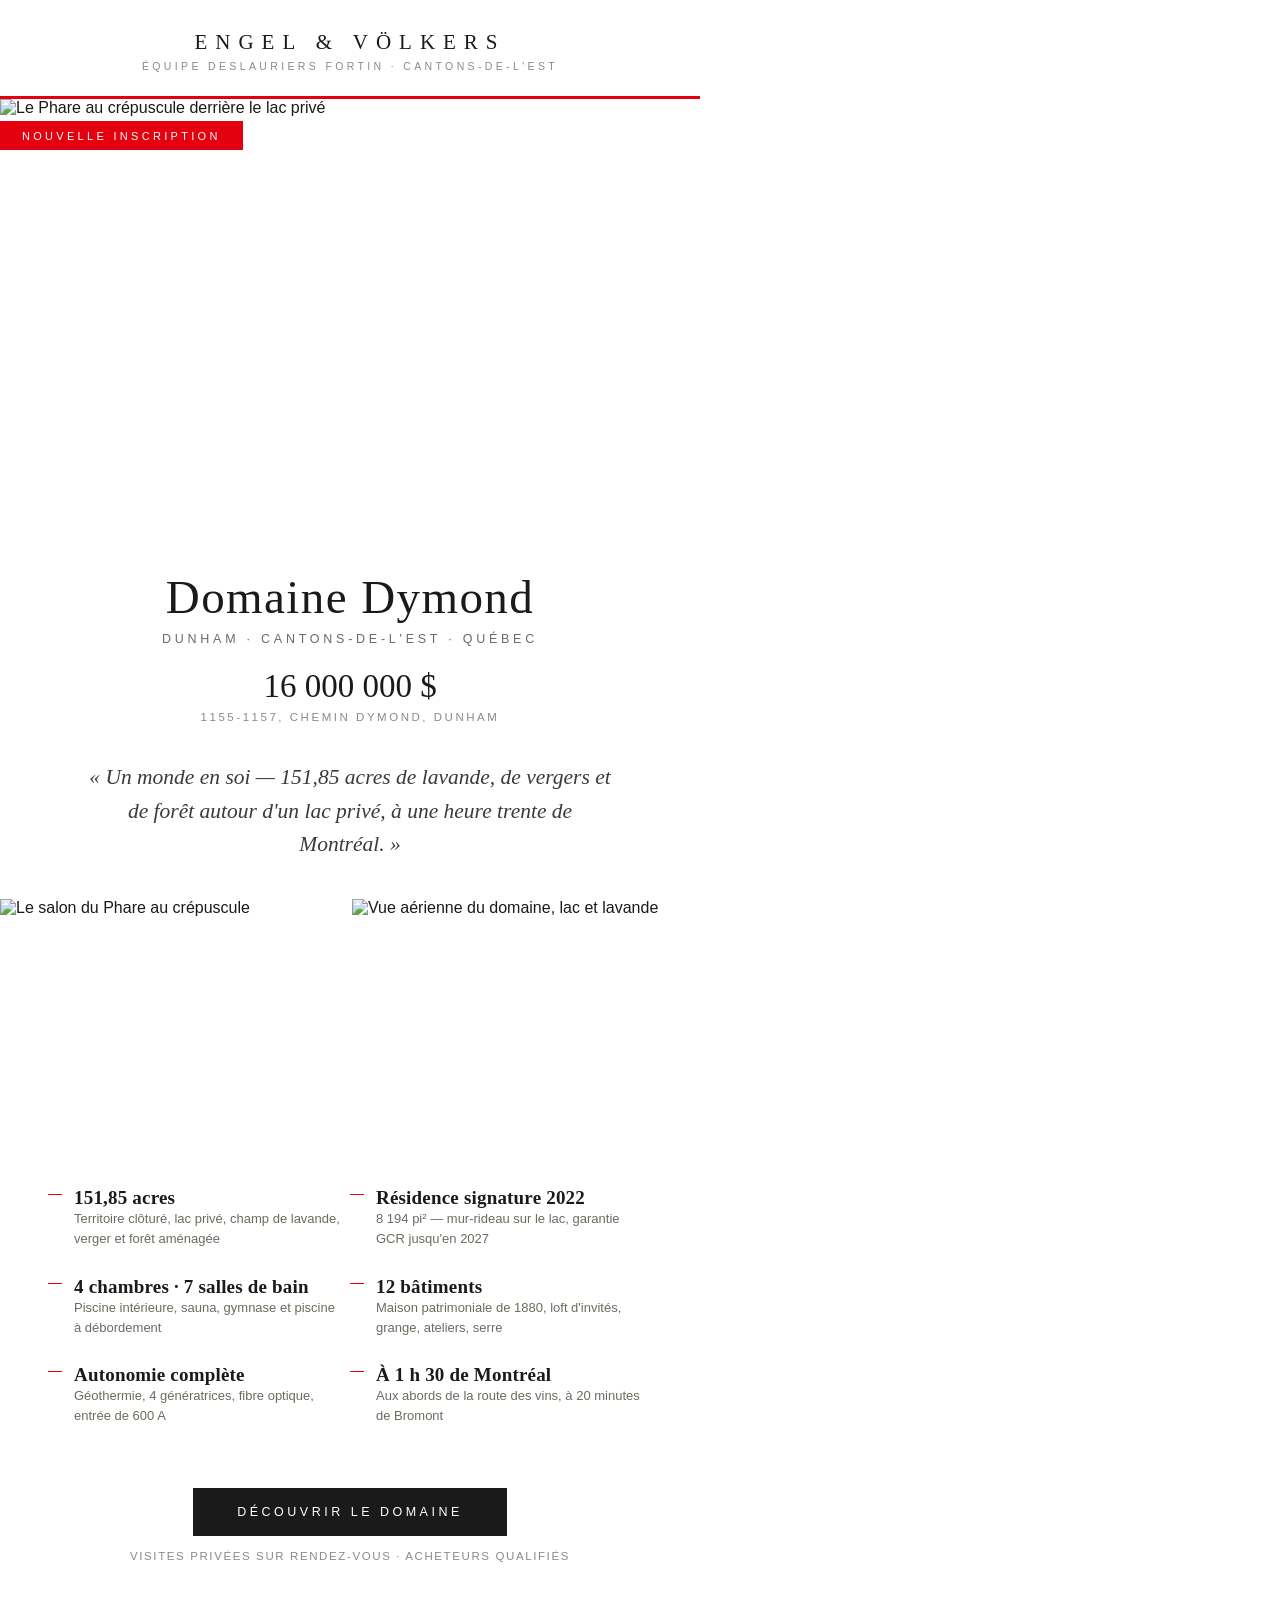
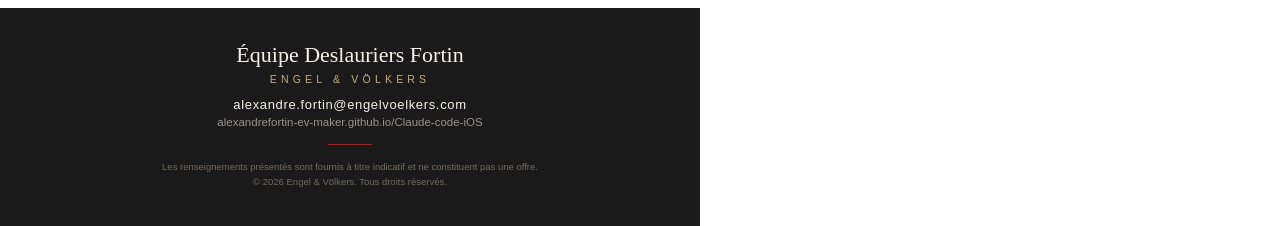
==== marketing/infolettre/infolettre.html @ 90e6dfbb "Marketing : image infolettre Domaine Dymond (normes Engel & Völkers) Co-Authored-By: Claude Fable 5 " ====
<!DOCTYPE html>
<html lang="fr">
<head>
<meta charset="UTF-8">
<style>
  @font-face { font-family: "Cormorant Garamond"; font-weight: 400 600; src: url("fonts/CormorantGaramond.woff2") format("woff2"); }
  @font-face { font-family: "Cormorant Garamond"; font-style: italic; font-weight: 400; src: url("fonts/CormorantGaramond-Italic.woff2") format("woff2"); }
  @font-face { font-family: "Jost"; font-weight: 300 500; src: url("fonts/Jost.woff2") format("woff2"); }
  * { margin: 0; padding: 0; box-sizing: border-box; }
  body { width: 700px; font-family: "Jost", sans-serif; color: #1a1a1a; background: #ffffff; }
  .wrap { width: 700px; }

  .ev-header { padding: 30px 48px 24px; text-align: center; background: #ffffff; }
  .ev-wordmark { font-family: "Jost"; font-weight: 400; font-size: 21px; letter-spacing: 0.38em; color: #1a1a1a; }
  .ev-sub { margin-top: 5px; font-size: 10.5px; letter-spacing: 0.32em; color: #8a8a8a; text-transform: uppercase; }
  .ev-rule { width: 100%; height: 3px; background: #E3000F; }

  .hero { position: relative; }
  .hero img { width: 700px; height: 430px; object-fit: cover; display: block; }
  .badge {
    position: absolute; top: 22px; left: 0;
    background: #E3000F; color: #fff;
    font-size: 11px; letter-spacing: 0.3em; text-transform: uppercase;
    padding: 9px 22px 8px;
  }

  .title-block { text-align: center; padding: 44px 48px 8px; }
  .title { font-family: "Cormorant Garamond", serif; font-weight: 500; font-size: 47px; letter-spacing: 0.03em; line-height: 1.05; }
  .subtitle { margin-top: 10px; font-size: 12.5px; letter-spacing: 0.3em; text-transform: uppercase; color: #6f6a60; }
  .price { margin-top: 22px; font-family: "Cormorant Garamond", serif; font-size: 33px; font-weight: 500; }
  .addr { margin-top: 6px; font-size: 11.5px; letter-spacing: 0.22em; text-transform: uppercase; color: #8a8a8a; }

  .lede { padding: 30px 84px 38px; text-align: center; }
  .lede p { font-family: "Cormorant Garamond", serif; font-style: italic; font-size: 21.5px; line-height: 1.55; color: #3c3a36; }

  .duo { display: flex; gap: 4px; }
  .duo img { width: 348px; height: 250px; object-fit: cover; display: block; }

  .specs { display: flex; flex-wrap: wrap; padding: 38px 48px 10px; }
  .spec { width: 50%; padding: 0 10px 26px 26px; position: relative; }
  .spec::before { content: ""; position: absolute; left: 0; top: 7px; width: 14px; height: 1px; background: #E3000F; }
  .spec b { display: block; font-family: "Cormorant Garamond", serif; font-weight: 600; font-size: 19px; letter-spacing: 0.01em; }
  .spec span { font-size: 13px; color: #6f6a60; line-height: 1.55; }

  .cta-block { text-align: center; padding: 26px 48px 46px; }
  .cta {
    display: inline-block; background: #1a1a1a; color: #ffffff;
    font-size: 12.5px; letter-spacing: 0.28em; text-transform: uppercase;
    padding: 17px 44px; text-decoration: none;
  }
  .cta-note { margin-top: 14px; font-size: 11.5px; letter-spacing: 0.14em; color: #8a8a8a; text-transform: uppercase; }

  .footer { background: #1a1a1a; color: #f5f2ea; text-align: center; padding: 34px 48px 36px; }
  .f-team { font-family: "Cormorant Garamond", serif; font-size: 22px; font-weight: 500; }
  .f-brand { margin-top: 5px; font-size: 10.5px; letter-spacing: 0.4em; text-transform: uppercase; color: #c4ad83; }
  .f-mail { margin-top: 12px; font-size: 13px; letter-spacing: 0.05em; color: #f5f2ea; }
  .f-site { margin-top: 4px; font-size: 11.5px; color: #9b968c; }
  .f-rule { width: 44px; height: 1px; background: #E3000F; margin: 16px auto 0; }
  .f-legal { margin-top: 14px; font-size: 9.5px; color: #6f6a60; line-height: 1.6; }
</style>
</head>
<body>
<div class="wrap">
  <div class="ev-header">
    <div class="ev-wordmark">ENGEL&nbsp;&amp;&nbsp;VÖLKERS</div>
    <div class="ev-sub">Équipe Deslauriers Fortin · Cantons-de-l'Est</div>
  </div>
  <div class="ev-rule"></div>

  <div class="hero">
    <img src="img/d324-large.jpg" alt="Le Phare au crépuscule derrière le lac privé">
    <div class="badge">Nouvelle inscription</div>
  </div>

  <div class="title-block">
    <div class="title">Domaine Dymond</div>
    <div class="subtitle">Dunham · Cantons-de-l'Est · Québec</div>
    <div class="price">16 000 000 $</div>
    <div class="addr">1155-1157, chemin Dymond, Dunham</div>
  </div>

  <div class="lede">
    <p>« Un monde en soi — 151,85 acres de lavande, de vergers et de forêt autour d'un lac privé, à une heure trente de Montréal. »</p>
  </div>

  <div class="duo">
    <img src="img/d292-large.jpg" alt="Le salon du Phare au crépuscule">
    <img src="img/d43-large.jpg" alt="Vue aérienne du domaine, lac et lavande">
  </div>

  <div class="specs">
    <div class="spec"><b>151,85 acres</b><span>Territoire clôturé, lac privé, champ de lavande, verger et forêt aménagée</span></div>
    <div class="spec"><b>Résidence signature 2022</b><span>8 194 pi² — mur-rideau sur le lac, garantie GCR jusqu'en 2027</span></div>
    <div class="spec"><b>4 chambres · 7 salles de bain</b><span>Piscine intérieure, sauna, gymnase et piscine à débordement</span></div>
    <div class="spec"><b>12 bâtiments</b><span>Maison patrimoniale de 1880, loft d'invités, grange, ateliers, serre</span></div>
    <div class="spec"><b>Autonomie complète</b><span>Géothermie, 4 génératrices, fibre optique, entrée de 600 A</span></div>
    <div class="spec"><b>À 1 h 30 de Montréal</b><span>Aux abords de la route des vins, à 20 minutes de Bromont</span></div>
  </div>

  <div class="cta-block">
    <a class="cta" href="https://alexandrefortin-ev-maker.github.io/Claude-code-iOS/">Découvrir le domaine</a>
    <div class="cta-note">Visites privées sur rendez-vous · acheteurs qualifiés</div>
  </div>

  <div class="footer">
    <div class="f-team">Équipe Deslauriers Fortin</div>
    <div class="f-brand">Engel &amp; Völkers</div>
    <div class="f-mail">alexandre.fortin@engelvoelkers.com</div>
    <div class="f-site">alexandrefortin-ev-maker.github.io/Claude-code-iOS</div>
    <div class="f-rule"></div>
    <div class="f-legal">Les renseignements présentés sont fournis à titre indicatif et ne constituent pas une offre.<br>© 2026 Engel &amp; Völkers. Tous droits réservés.</div>
  </div>
</div>
</body>
</html>
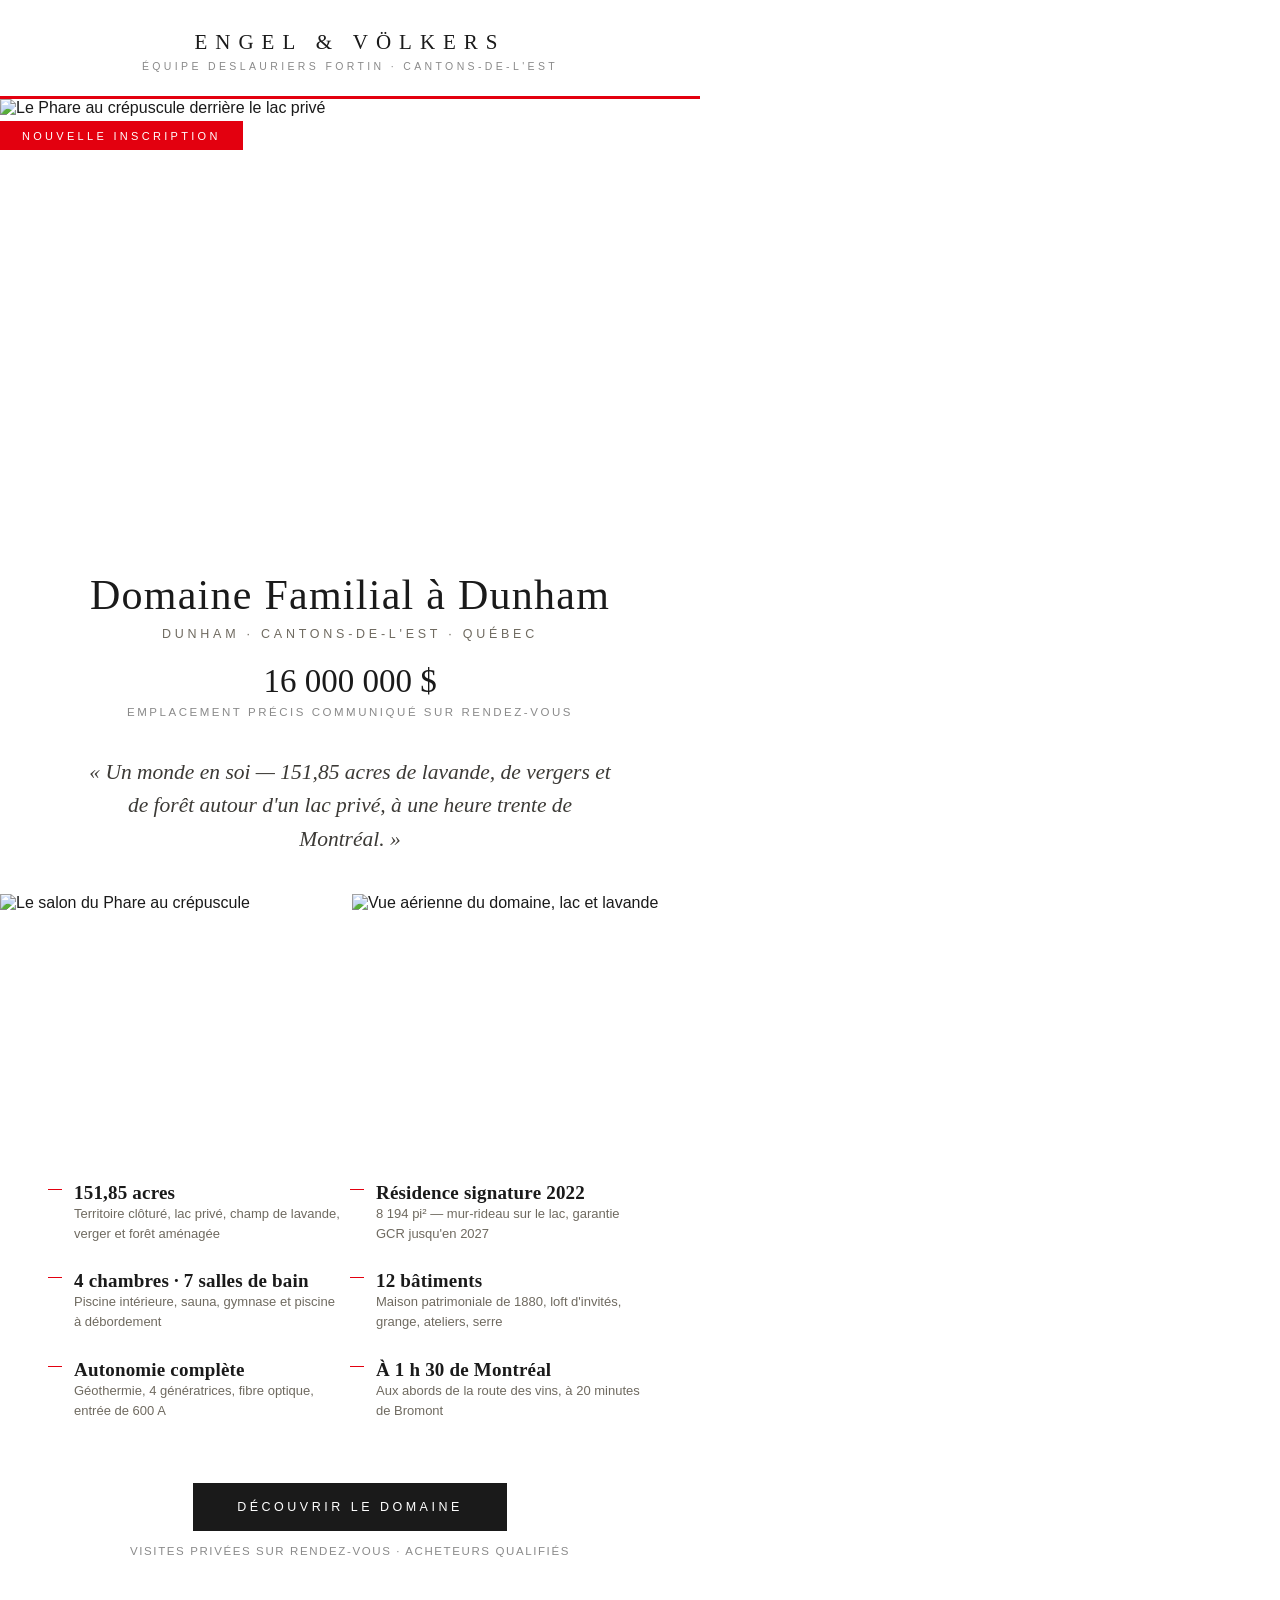
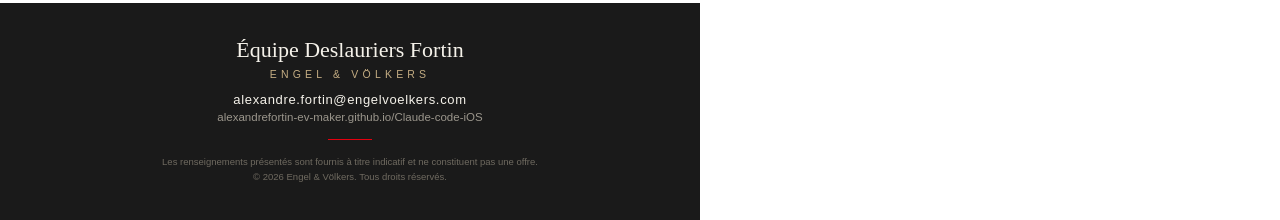
==== commit 83caa96a: "Infolettre v2 discrète : « Domaine Familial à Dunham », sans adresse Retrait du nom « Dymond » et de" ====
--- a/marketing/infolettre/infolettre.html
+++ b/marketing/infolettre/infolettre.html
@@ -25,7 +25,7 @@
   }
 
   .title-block { text-align: center; padding: 44px 48px 8px; }
-  .title { font-family: "Cormorant Garamond", serif; font-weight: 500; font-size: 47px; letter-spacing: 0.03em; line-height: 1.05; }
+  .title { font-family: "Cormorant Garamond", serif; font-weight: 500; font-size: 42px; letter-spacing: 0.03em; line-height: 1.05; }
   .subtitle { margin-top: 10px; font-size: 12.5px; letter-spacing: 0.3em; text-transform: uppercase; color: #6f6a60; }
   .price { margin-top: 22px; font-family: "Cormorant Garamond", serif; font-size: 33px; font-weight: 500; }
   .addr { margin-top: 6px; font-size: 11.5px; letter-spacing: 0.22em; text-transform: uppercase; color: #8a8a8a; }
@@ -73,10 +73,10 @@
   </div>
 
   <div class="title-block">
-    <div class="title">Domaine Dymond</div>
+    <div class="title">Domaine Familial à Dunham</div>
     <div class="subtitle">Dunham · Cantons-de-l'Est · Québec</div>
     <div class="price">16 000 000 $</div>
-    <div class="addr">1155-1157, chemin Dymond, Dunham</div>
+    <div class="addr">Emplacement précis communiqué sur rendez-vous</div>
   </div>
 
   <div class="lede">
